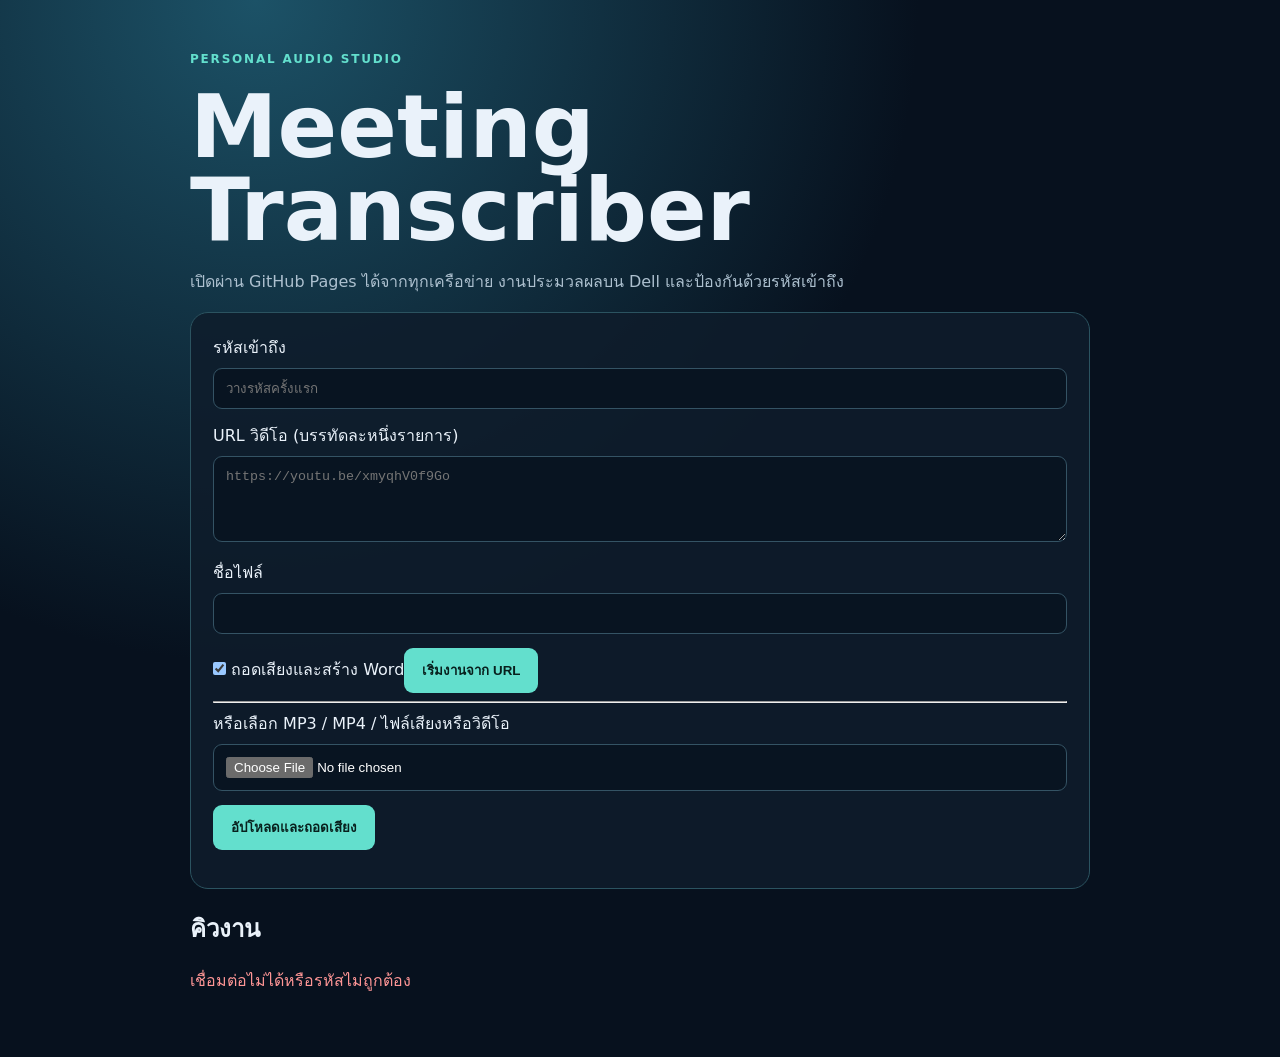
==== docs/index.html @ 73f3cdfd "feat: protect remote access with token" ====
<!doctype html><html lang="th"><head><meta charset="utf-8"><meta name="viewport" content="width=device-width,initial-scale=1"><title>Meeting Transcriber</title>
<style>:root{font-family:system-ui;color:#eaf2fa;background:#07111e;color-scheme:dark}*{box-sizing:border-box}body{margin:0;background:radial-gradient(circle at 20% 0,#1c5267,#07111e 45%);min-height:100vh}main{width:min(900px,90%);margin:auto;padding:48px 0}b{color:#63dfcd;letter-spacing:.15em;font-size:.75rem}h1{font-size:clamp(2.5rem,8vw,5.5rem);line-height:.95;margin:.2em 0}p{color:#adc0cf}.panel,.job{padding:22px;border:1px solid #2b5360;border-radius:18px;background:#0e1c2bdd;margin:18px 0}textarea,input{width:100%;margin:8px 0 14px;padding:12px;background:#081421;border:1px solid #345364;border-radius:9px;color:white}button{padding:12px 18px;border:0;border-radius:9px;background:#63dfcd;color:#08201d;font-weight:800;cursor:pointer}.file{margin:5px;background:#173248;color:#bff6ee}.status{float:right;color:#63dfcd}.error{color:#ff9696}</style></head>
<body><main><b>PERSONAL AUDIO STUDIO</b><h1>Meeting<br>Transcriber</h1><p>เปิดผ่าน GitHub Pages ได้จากทุกเครือข่าย งานประมวลผลบน Dell และป้องกันด้วยรหัสเข้าถึง</p>
<section class="panel"><label>รหัสเข้าถึง</label><input id="token" type="password" placeholder="วางรหัสครั้งแรก"><label>URL วิดีโอ (บรรทัดละหนึ่งรายการ)</label><textarea id="urls" rows="4" placeholder="https://youtu.be/xmyqhV0f9Go"></textarea><label>ชื่อไฟล์</label><input id="title"><label><input id="transcribe" type="checkbox" style="width:auto" checked> ถอดเสียงและสร้าง Word</label><button id="submit">เริ่มงานจาก URL</button><hr><label>หรือเลือก MP3 / MP4 / ไฟล์เสียงหรือวิดีโอ</label><input id="media" type="file" accept="audio/*,video/*,.mkv,.flac,.opus"><button id="upload">อัปโหลดและถอดเสียง</button><p id="msg"></p></section><h2>คิวงาน</h2><div id="jobs"></div></main>
<script>
const api='https://dell-pc.tail187694.ts.net/meeting-transcriber',jobs=document.querySelector('#jobs'),msg=document.querySelector('#msg'),token=document.querySelector('#token');token.value=localStorage.getItem('meeting-token')||'';
const esc=s=>String(s??'').replace(/[&<>"']/g,c=>({'&':'&amp;','<':'&lt;','>':'&gt;','"':'&quot;',"'":'&#39;'}[c]));
function headers(extra={}){const t=token.value.trim();if(t)localStorage.setItem('meeting-token',t);return {...extra,Authorization:'Bearer '+t}}
async function load(){try{const r=await fetch(api+'/api/jobs',{headers:headers()});if(!r.ok)throw Error(r.status);const a=await r.json();jobs.innerHTML=a.map(j=>`<article class="job"><span class="status">${esc(j.status)}</span><strong>${esc(j.title||'ชื่ออัตโนมัติ')}</strong><p>${esc(j.progress)}</p>${j.error?`<p class="error">${esc(j.error)}</p>`:''}<div>${j.files.map(f=>`<button class="file" data-job="${esc(j.id)}" data-file="${esc(f)}">${esc(f)}</button>`).join('')}</div></article>`).join('')||'<p>ยังไม่มีงาน</p>'}catch(e){jobs.innerHTML='<p class="error">เชื่อมต่อไม่ได้หรือรหัสไม่ถูกต้อง</p>'}}
document.querySelector('#submit').onclick=async()=>{const urls=document.querySelector('#urls').value.split(/\r?\n/).map(x=>x.trim()).filter(Boolean);if(!urls.length)return msg.textContent='กรุณาใส่ URL';msg.textContent='กำลังส่งงาน…';const r=await fetch(api+'/api/jobs',{method:'POST',headers:headers({'content-type':'application/json'}),body:JSON.stringify({urls,title:document.querySelector('#title').value||null,transcribe:document.querySelector('#transcribe').checked,language:'th'})});msg.textContent=r.ok?'เพิ่มงานแล้ว':'ส่งงานไม่สำเร็จ';load()};
document.querySelector('#upload').onclick=async()=>{const f=document.querySelector('#media').files[0];if(!f)return msg.textContent='กรุณาเลือกไฟล์';const d=new FormData();d.append('file',f);d.append('title',document.querySelector('#title').value||'');d.append('language','th');msg.textContent='กำลังอัปโหลด…';const r=await fetch(api+'/api/uploads',{method:'POST',headers:headers(),body:d});msg.textContent=r.ok?'อัปโหลดแล้ว':'อัปโหลดไม่สำเร็จ';load()};
jobs.onclick=async e=>{const b=e.target.closest('.file');if(!b)return;const r=await fetch(`${api}/api/jobs/${encodeURIComponent(b.dataset.job)}/files/${encodeURIComponent(b.dataset.file)}`,{headers:headers()});if(!r.ok)return alert('ดาวน์โหลดไม่สำเร็จ');const a=document.createElement('a');a.href=URL.createObjectURL(await r.blob());a.download=b.dataset.file;a.click();URL.revokeObjectURL(a.href)};token.onchange=load;load();setInterval(load,5000);
</script></body></html>
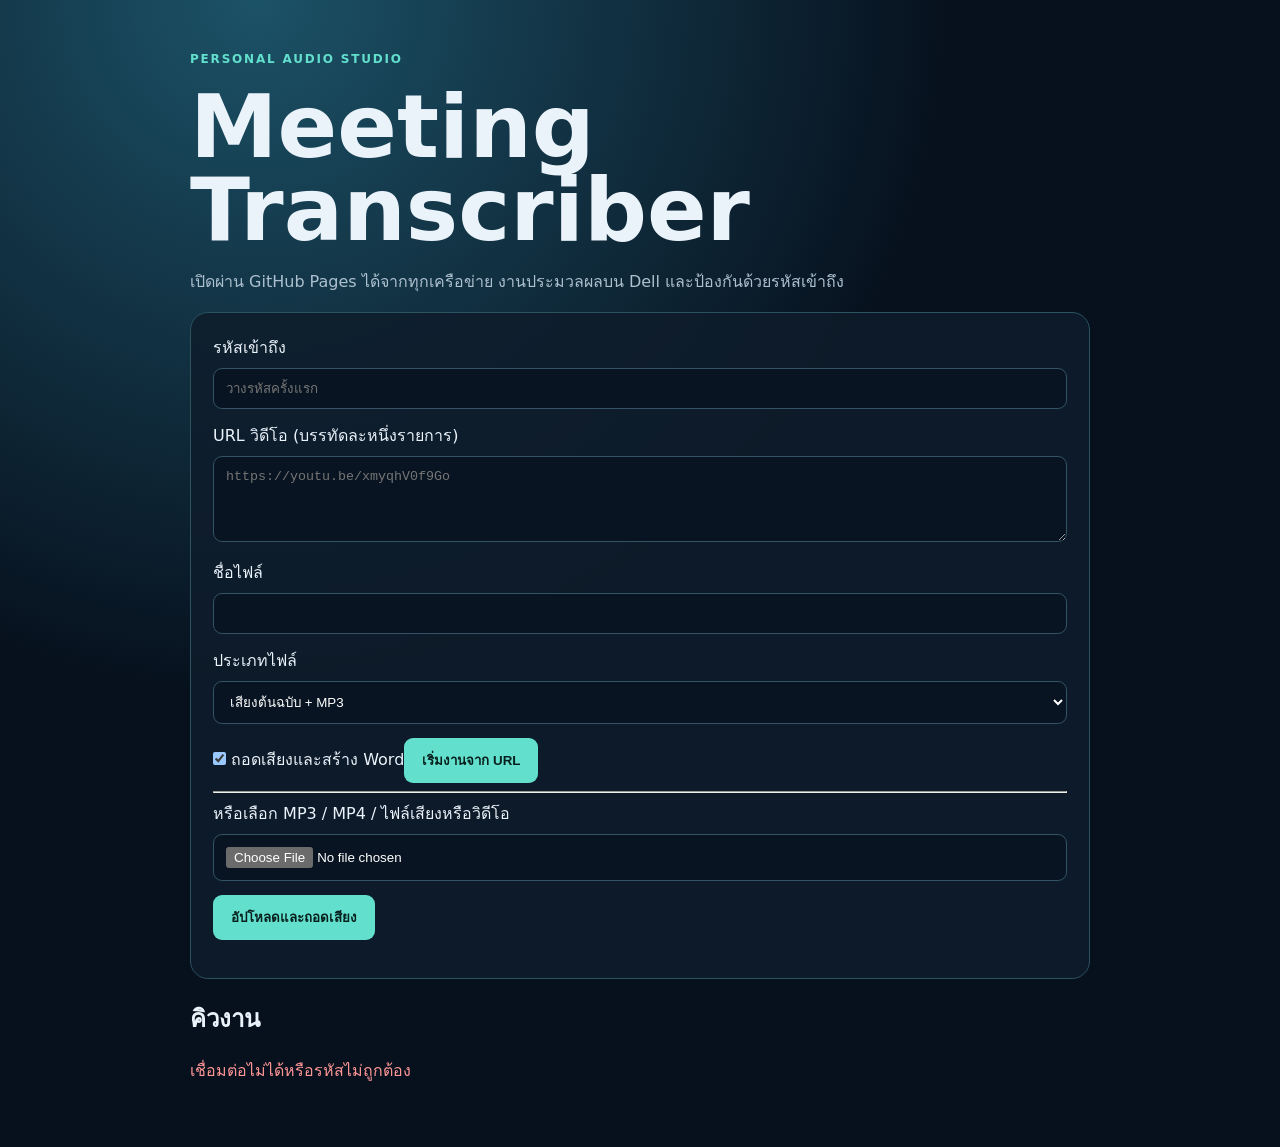
==== commit 8a51ff7e: "feat: download full video from URLs" ====
--- a/docs/index.html
+++ b/docs/index.html
@@ -1,13 +1,13 @@
 <!doctype html><html lang="th"><head><meta charset="utf-8"><meta name="viewport" content="width=device-width,initial-scale=1"><title>Meeting Transcriber</title>
-<style>:root{font-family:system-ui;color:#eaf2fa;background:#07111e;color-scheme:dark}*{box-sizing:border-box}body{margin:0;background:radial-gradient(circle at 20% 0,#1c5267,#07111e 45%);min-height:100vh}main{width:min(900px,90%);margin:auto;padding:48px 0}b{color:#63dfcd;letter-spacing:.15em;font-size:.75rem}h1{font-size:clamp(2.5rem,8vw,5.5rem);line-height:.95;margin:.2em 0}p{color:#adc0cf}.panel,.job{padding:22px;border:1px solid #2b5360;border-radius:18px;background:#0e1c2bdd;margin:18px 0}textarea,input{width:100%;margin:8px 0 14px;padding:12px;background:#081421;border:1px solid #345364;border-radius:9px;color:white}button{padding:12px 18px;border:0;border-radius:9px;background:#63dfcd;color:#08201d;font-weight:800;cursor:pointer}.file{margin:5px;background:#173248;color:#bff6ee}.status{float:right;color:#63dfcd}.error{color:#ff9696}</style></head>
+<style>:root{font-family:system-ui;color:#eaf2fa;background:#07111e;color-scheme:dark}*{box-sizing:border-box}body{margin:0;background:radial-gradient(circle at 20% 0,#1c5267,#07111e 45%);min-height:100vh}main{width:min(900px,90%);margin:auto;padding:48px 0}b{color:#63dfcd;letter-spacing:.15em;font-size:.75rem}h1{font-size:clamp(2.5rem,8vw,5.5rem);line-height:.95;margin:.2em 0}p{color:#adc0cf}.panel,.job{padding:22px;border:1px solid #2b5360;border-radius:18px;background:#0e1c2bdd;margin:18px 0}textarea,input,select{width:100%;margin:8px 0 14px;padding:12px;background:#081421;border:1px solid #345364;border-radius:9px;color:white}button{padding:12px 18px;border:0;border-radius:9px;background:#63dfcd;color:#08201d;font-weight:800;cursor:pointer}.file{margin:5px;background:#173248;color:#bff6ee}.status{float:right;color:#63dfcd}.error{color:#ff9696}</style></head>
 <body><main><b>PERSONAL AUDIO STUDIO</b><h1>Meeting<br>Transcriber</h1><p>เปิดผ่าน GitHub Pages ได้จากทุกเครือข่าย งานประมวลผลบน Dell และป้องกันด้วยรหัสเข้าถึง</p>
-<section class="panel"><label>รหัสเข้าถึง</label><input id="token" type="password" placeholder="วางรหัสครั้งแรก"><label>URL วิดีโอ (บรรทัดละหนึ่งรายการ)</label><textarea id="urls" rows="4" placeholder="https://youtu.be/xmyqhV0f9Go"></textarea><label>ชื่อไฟล์</label><input id="title"><label><input id="transcribe" type="checkbox" style="width:auto" checked> ถอดเสียงและสร้าง Word</label><button id="submit">เริ่มงานจาก URL</button><hr><label>หรือเลือก MP3 / MP4 / ไฟล์เสียงหรือวิดีโอ</label><input id="media" type="file" accept="audio/*,video/*,.mkv,.flac,.opus"><button id="upload">อัปโหลดและถอดเสียง</button><p id="msg"></p></section><h2>คิวงาน</h2><div id="jobs"></div></main>
+<section class="panel"><label>รหัสเข้าถึง</label><input id="token" type="password" placeholder="วางรหัสครั้งแรก"><label>URL วิดีโอ (บรรทัดละหนึ่งรายการ)</label><textarea id="urls" rows="4" placeholder="https://youtu.be/xmyqhV0f9Go"></textarea><label>ชื่อไฟล์</label><input id="title"><label>ประเภทไฟล์</label><select id="media-mode"><option value="audio">เสียงต้นฉบับ + MP3</option><option value="video">วิดีโอ + เสียงคุณภาพสูงสุด</option></select><label><input id="transcribe" type="checkbox" style="width:auto" checked> ถอดเสียงและสร้าง Word</label><button id="submit">เริ่มงานจาก URL</button><hr><label>หรือเลือก MP3 / MP4 / ไฟล์เสียงหรือวิดีโอ</label><input id="media" type="file" accept="audio/*,video/*,.mkv,.flac,.opus"><button id="upload">อัปโหลดและถอดเสียง</button><p id="msg"></p></section><h2>คิวงาน</h2><div id="jobs"></div></main>
 <script>
-const api='https://dell-pc.tail187694.ts.net/meeting-transcriber',jobs=document.querySelector('#jobs'),msg=document.querySelector('#msg'),token=document.querySelector('#token');token.value=localStorage.getItem('meeting-token')||'';
+const api='https://dell-pc.tail187694.ts.net:10000',jobs=document.querySelector('#jobs'),msg=document.querySelector('#msg'),token=document.querySelector('#token');token.value=localStorage.getItem('meeting-token')||'';
 const esc=s=>String(s??'').replace(/[&<>"']/g,c=>({'&':'&amp;','<':'&lt;','>':'&gt;','"':'&quot;',"'":'&#39;'}[c]));
 function headers(extra={}){const t=token.value.trim();if(t)localStorage.setItem('meeting-token',t);return {...extra,Authorization:'Bearer '+t}}
 async function load(){try{const r=await fetch(api+'/api/jobs',{headers:headers()});if(!r.ok)throw Error(r.status);const a=await r.json();jobs.innerHTML=a.map(j=>`<article class="job"><span class="status">${esc(j.status)}</span><strong>${esc(j.title||'ชื่ออัตโนมัติ')}</strong><p>${esc(j.progress)}</p>${j.error?`<p class="error">${esc(j.error)}</p>`:''}<div>${j.files.map(f=>`<button class="file" data-job="${esc(j.id)}" data-file="${esc(f)}">${esc(f)}</button>`).join('')}</div></article>`).join('')||'<p>ยังไม่มีงาน</p>'}catch(e){jobs.innerHTML='<p class="error">เชื่อมต่อไม่ได้หรือรหัสไม่ถูกต้อง</p>'}}
-document.querySelector('#submit').onclick=async()=>{const urls=document.querySelector('#urls').value.split(/\r?\n/).map(x=>x.trim()).filter(Boolean);if(!urls.length)return msg.textContent='กรุณาใส่ URL';msg.textContent='กำลังส่งงาน…';const r=await fetch(api+'/api/jobs',{method:'POST',headers:headers({'content-type':'application/json'}),body:JSON.stringify({urls,title:document.querySelector('#title').value||null,transcribe:document.querySelector('#transcribe').checked,language:'th'})});msg.textContent=r.ok?'เพิ่มงานแล้ว':'ส่งงานไม่สำเร็จ';load()};
+document.querySelector('#submit').onclick=async()=>{const urls=document.querySelector('#urls').value.split(/\r?\n/).map(x=>x.trim()).filter(Boolean);if(!urls.length)return msg.textContent='กรุณาใส่ URL';msg.textContent='กำลังส่งงาน…';const r=await fetch(api+'/api/jobs',{method:'POST',headers:headers({'content-type':'application/json'}),body:JSON.stringify({urls,title:document.querySelector('#title').value||null,transcribe:document.querySelector('#transcribe').checked,language:'th',media_mode:document.querySelector('#media-mode').value})});msg.textContent=r.ok?'เพิ่มงานแล้ว':'ส่งงานไม่สำเร็จ';load()};
 document.querySelector('#upload').onclick=async()=>{const f=document.querySelector('#media').files[0];if(!f)return msg.textContent='กรุณาเลือกไฟล์';const d=new FormData();d.append('file',f);d.append('title',document.querySelector('#title').value||'');d.append('language','th');msg.textContent='กำลังอัปโหลด…';const r=await fetch(api+'/api/uploads',{method:'POST',headers:headers(),body:d});msg.textContent=r.ok?'อัปโหลดแล้ว':'อัปโหลดไม่สำเร็จ';load()};
 jobs.onclick=async e=>{const b=e.target.closest('.file');if(!b)return;const r=await fetch(`${api}/api/jobs/${encodeURIComponent(b.dataset.job)}/files/${encodeURIComponent(b.dataset.file)}`,{headers:headers()});if(!r.ok)return alert('ดาวน์โหลดไม่สำเร็จ');const a=document.createElement('a');a.href=URL.createObjectURL(await r.blob());a.download=b.dataset.file;a.click();URL.revokeObjectURL(a.href)};token.onchange=load;load();setInterval(load,5000);
 </script></body></html>
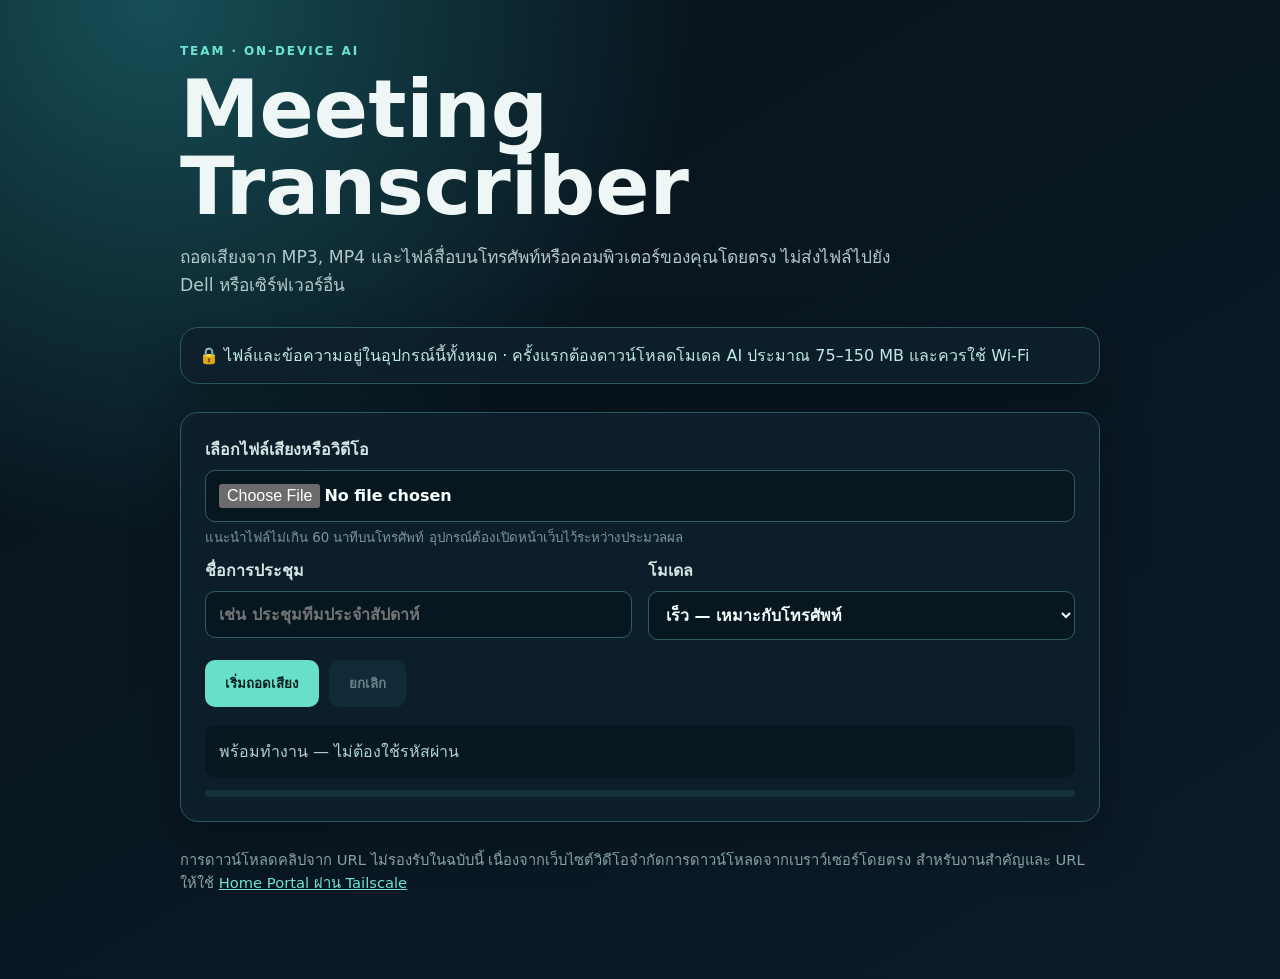
==== commit d2b587d1: "feat: split local browser and Home Portal modes" ====
--- a/docs/index.html
+++ b/docs/index.html
@@ -1,13 +1,6 @@
-<!doctype html><html lang="th"><head><meta charset="utf-8"><meta name="viewport" content="width=device-width,initial-scale=1"><title>Meeting Transcriber</title>
-<style>:root{font-family:system-ui;color:#eaf2fa;background:#07111e;color-scheme:dark}*{box-sizing:border-box}body{margin:0;background:radial-gradient(circle at 20% 0,#1c5267,#07111e 45%);min-height:100vh}main{width:min(900px,90%);margin:auto;padding:48px 0}b{color:#63dfcd;letter-spacing:.15em;font-size:.75rem}h1{font-size:clamp(2.5rem,8vw,5.5rem);line-height:.95;margin:.2em 0}p{color:#adc0cf}.panel,.job{padding:22px;border:1px solid #2b5360;border-radius:18px;background:#0e1c2bdd;margin:18px 0}textarea,input,select{width:100%;margin:8px 0 14px;padding:12px;background:#081421;border:1px solid #345364;border-radius:9px;color:white}button{padding:12px 18px;border:0;border-radius:9px;background:#63dfcd;color:#08201d;font-weight:800;cursor:pointer}.file{margin:5px;background:#173248;color:#bff6ee}.status{float:right;color:#63dfcd}.error{color:#ff9696}</style></head>
-<body><main><b>PERSONAL AUDIO STUDIO</b><h1>Meeting<br>Transcriber</h1><p>เปิดผ่าน GitHub Pages ได้จากทุกเครือข่าย งานประมวลผลบน Dell และป้องกันด้วยรหัสเข้าถึง</p>
-<section class="panel"><label>รหัสเข้าถึง</label><input id="token" type="password" placeholder="วางรหัสครั้งแรก"><label>URL วิดีโอ (บรรทัดละหนึ่งรายการ)</label><textarea id="urls" rows="4" placeholder="https://youtu.be/xmyqhV0f9Go"></textarea><label>ชื่อไฟล์</label><input id="title"><label>ประเภทไฟล์</label><select id="media-mode"><option value="audio">เสียงต้นฉบับ + MP3</option><option value="video">วิดีโอ + เสียงคุณภาพสูงสุด</option></select><label><input id="transcribe" type="checkbox" style="width:auto" checked> ถอดเสียงและสร้าง Word</label><button id="submit">เริ่มงานจาก URL</button><hr><label>หรือเลือก MP3 / MP4 / ไฟล์เสียงหรือวิดีโอ</label><input id="media" type="file" accept="audio/*,video/*,.mkv,.flac,.opus"><button id="upload">อัปโหลดและถอดเสียง</button><p id="msg"></p></section><h2>คิวงาน</h2><div id="jobs"></div></main>
-<script>
-const api='https://dell-pc.tail187694.ts.net:10000',jobs=document.querySelector('#jobs'),msg=document.querySelector('#msg'),token=document.querySelector('#token');token.value=localStorage.getItem('meeting-token')||'';
-const esc=s=>String(s??'').replace(/[&<>"']/g,c=>({'&':'&amp;','<':'&lt;','>':'&gt;','"':'&quot;',"'":'&#39;'}[c]));
-function headers(extra={}){const t=token.value.trim();if(t)localStorage.setItem('meeting-token',t);return {...extra,Authorization:'Bearer '+t}}
-async function load(){try{const r=await fetch(api+'/api/jobs',{headers:headers()});if(!r.ok)throw Error(r.status);const a=await r.json();jobs.innerHTML=a.map(j=>`<article class="job"><span class="status">${esc(j.status)}</span><strong>${esc(j.title||'ชื่ออัตโนมัติ')}</strong><p>${esc(j.progress)}</p>${j.error?`<p class="error">${esc(j.error)}</p>`:''}<div>${j.files.map(f=>`<button class="file" data-job="${esc(j.id)}" data-file="${esc(f)}">${esc(f)}</button>`).join('')}</div></article>`).join('')||'<p>ยังไม่มีงาน</p>'}catch(e){jobs.innerHTML='<p class="error">เชื่อมต่อไม่ได้หรือรหัสไม่ถูกต้อง</p>'}}
-document.querySelector('#submit').onclick=async()=>{const urls=document.querySelector('#urls').value.split(/\r?\n/).map(x=>x.trim()).filter(Boolean);if(!urls.length)return msg.textContent='กรุณาใส่ URL';msg.textContent='กำลังส่งงาน…';const r=await fetch(api+'/api/jobs',{method:'POST',headers:headers({'content-type':'application/json'}),body:JSON.stringify({urls,title:document.querySelector('#title').value||null,transcribe:document.querySelector('#transcribe').checked,language:'th',media_mode:document.querySelector('#media-mode').value})});msg.textContent=r.ok?'เพิ่มงานแล้ว':'ส่งงานไม่สำเร็จ';load()};
-document.querySelector('#upload').onclick=async()=>{const f=document.querySelector('#media').files[0];if(!f)return msg.textContent='กรุณาเลือกไฟล์';const d=new FormData();d.append('file',f);d.append('title',document.querySelector('#title').value||'');d.append('language','th');msg.textContent='กำลังอัปโหลด…';const r=await fetch(api+'/api/uploads',{method:'POST',headers:headers(),body:d});msg.textContent=r.ok?'อัปโหลดแล้ว':'อัปโหลดไม่สำเร็จ';load()};
-jobs.onclick=async e=>{const b=e.target.closest('.file');if(!b)return;const r=await fetch(`${api}/api/jobs/${encodeURIComponent(b.dataset.job)}/files/${encodeURIComponent(b.dataset.file)}`,{headers:headers()});if(!r.ok)return alert('ดาวน์โหลดไม่สำเร็จ');const a=document.createElement('a');a.href=URL.createObjectURL(await r.blob());a.download=b.dataset.file;a.click();URL.revokeObjectURL(a.href)};token.onchange=load;load();setInterval(load,5000);
-</script></body></html>
+<!doctype html>
+<html lang="th"><head><meta charset="utf-8"><meta name="viewport" content="width=device-width,initial-scale=1"><meta name="description" content="ถอดเสียงประชุมบนอุปกรณ์ของคุณ ไฟล์ไม่ถูกอัปโหลดไปยังเซิร์ฟเวอร์"><title>Meeting Transcriber — Local Edition</title>
+<style>:root{font-family:Inter,"Noto Sans Thai",system-ui,sans-serif;color:#eef7f5;background:#07131b;color-scheme:dark}*{box-sizing:border-box}body{margin:0;min-height:100vh;background:radial-gradient(circle at 12% 0,#174f57 0,transparent 36%),linear-gradient(150deg,#07131b,#0b1b28)}main{width:min(920px,92%);margin:auto;padding:44px 0 70px}.eyebrow{color:#6ce4cf;font-size:.75rem;font-weight:850;letter-spacing:.16em}h1{font-size:clamp(2.4rem,8vw,5rem);line-height:.96;margin:.18em 0}.lead{color:#b4c8c8;font-size:1.08rem;max-width:720px}.notice,.panel,.result{border:1px solid #2c5960;border-radius:18px;background:#0d202bdd;box-shadow:0 18px 50px #0004}.notice{padding:15px 18px;color:#bfe9e2;margin:28px 0}.panel{padding:24px}.grid{display:grid;grid-template-columns:1fr 1fr;gap:16px}label{display:block;font-weight:750;color:#d5e6e4}small{display:block;color:#789899;margin:5px 0 10px}input,select{width:100%;margin-top:8px;padding:13px;border:1px solid #365d64;border-radius:10px;background:#071720;color:#f8ffff;font:inherit}button{border:0;border-radius:10px;padding:13px 20px;background:#68dfcb;color:#06211d;font-weight:850;cursor:pointer}button:disabled{opacity:.5;cursor:wait}.secondary{background:#173746;color:#c4e8e4}.actions{display:flex;gap:10px;flex-wrap:wrap;margin-top:20px}.status{margin-top:18px;padding:14px;border-radius:10px;background:#071821;color:#afd0cd;white-space:pre-wrap}.bar{height:7px;background:#16313a;border-radius:8px;overflow:hidden;margin-top:12px}.bar span{display:block;height:100%;width:0;background:#68dfcb;transition:width .25s}.result{padding:22px;margin-top:22px}.result pre{white-space:pre-wrap;max-height:330px;overflow:auto;color:#cde0de}.downloads{display:flex;gap:9px;flex-wrap:wrap}.privacy{font-size:.92rem;color:#85a4a4;margin-top:26px}a{color:#72e3d0}@media(max-width:650px){main{padding-top:28px}.grid{grid-template-columns:1fr}.panel{padding:18px}}</style></head>
+<body><main><div class="eyebrow">TEAM · ON-DEVICE AI</div><h1>Meeting<br>Transcriber</h1><p class="lead">ถอดเสียงจาก MP3, MP4 และไฟล์สื่อบนโทรศัพท์หรือคอมพิวเตอร์ของคุณโดยตรง ไม่ส่งไฟล์ไปยัง Dell หรือเซิร์ฟเวอร์อื่น</p><div class="notice">🔒 ไฟล์และข้อความอยู่ในอุปกรณ์นี้ทั้งหมด · ครั้งแรกต้องดาวน์โหลดโมเดล AI ประมาณ 75–150 MB และควรใช้ Wi‑Fi</div>
+<section class="panel"><label>เลือกไฟล์เสียงหรือวิดีโอ<input id="media" type="file" accept="audio/*,video/*,.mkv,.flac,.opus,.m4a,.aac,.ogg,.webm,.mov"></label><small>แนะนำไฟล์ไม่เกิน 60 นาทีบนโทรศัพท์ อุปกรณ์ต้องเปิดหน้าเว็บไว้ระหว่างประมวลผล</small><div class="grid"><label>ชื่อการประชุม<input id="title" placeholder="เช่น ประชุมทีมประจำสัปดาห์"></label><label>โมเดล<select id="model"><option value="Xenova/whisper-tiny">เร็ว — เหมาะกับโทรศัพท์</option><option value="Xenova/whisper-base">แม่นขึ้น — เหมาะกับคอมพิวเตอร์</option></select></label></div><div class="actions"><button id="start">เริ่มถอดเสียง</button><button id="cancel" class="secondary" disabled>ยกเลิก</button></div><div id="status" class="status">พร้อมทำงาน — ไม่ต้องใช้รหัสผ่าน</div><div class="bar"><span id="bar"></span></div></section>
+<section id="result" class="result" hidden><h2>ผลการถอดเสียง</h2><div class="downloads"><button id="txt" class="secondary">ดาวน์โหลด TXT</button><button id="srt" class="secondary">ดาวน์โหลด SRT</button><button id="word">ดาวน์โหลด Word</button></div><pre id="transcript"></pre></section><p class="privacy">การดาวน์โหลดคลิปจาก URL ไม่รองรับในฉบับนี้ เนื่องจากเว็บไซต์วิดีโอจำกัดการดาวน์โหลดจากเบราว์เซอร์โดยตรง สำหรับงานสำคัญและ URL ให้ใช้ <a href="https://dell-pc.tail187694.ts.net/meeting-transcriber/">Home Portal ผ่าน Tailscale</a></p></main><script type="module" src="app.js"></script></body></html>
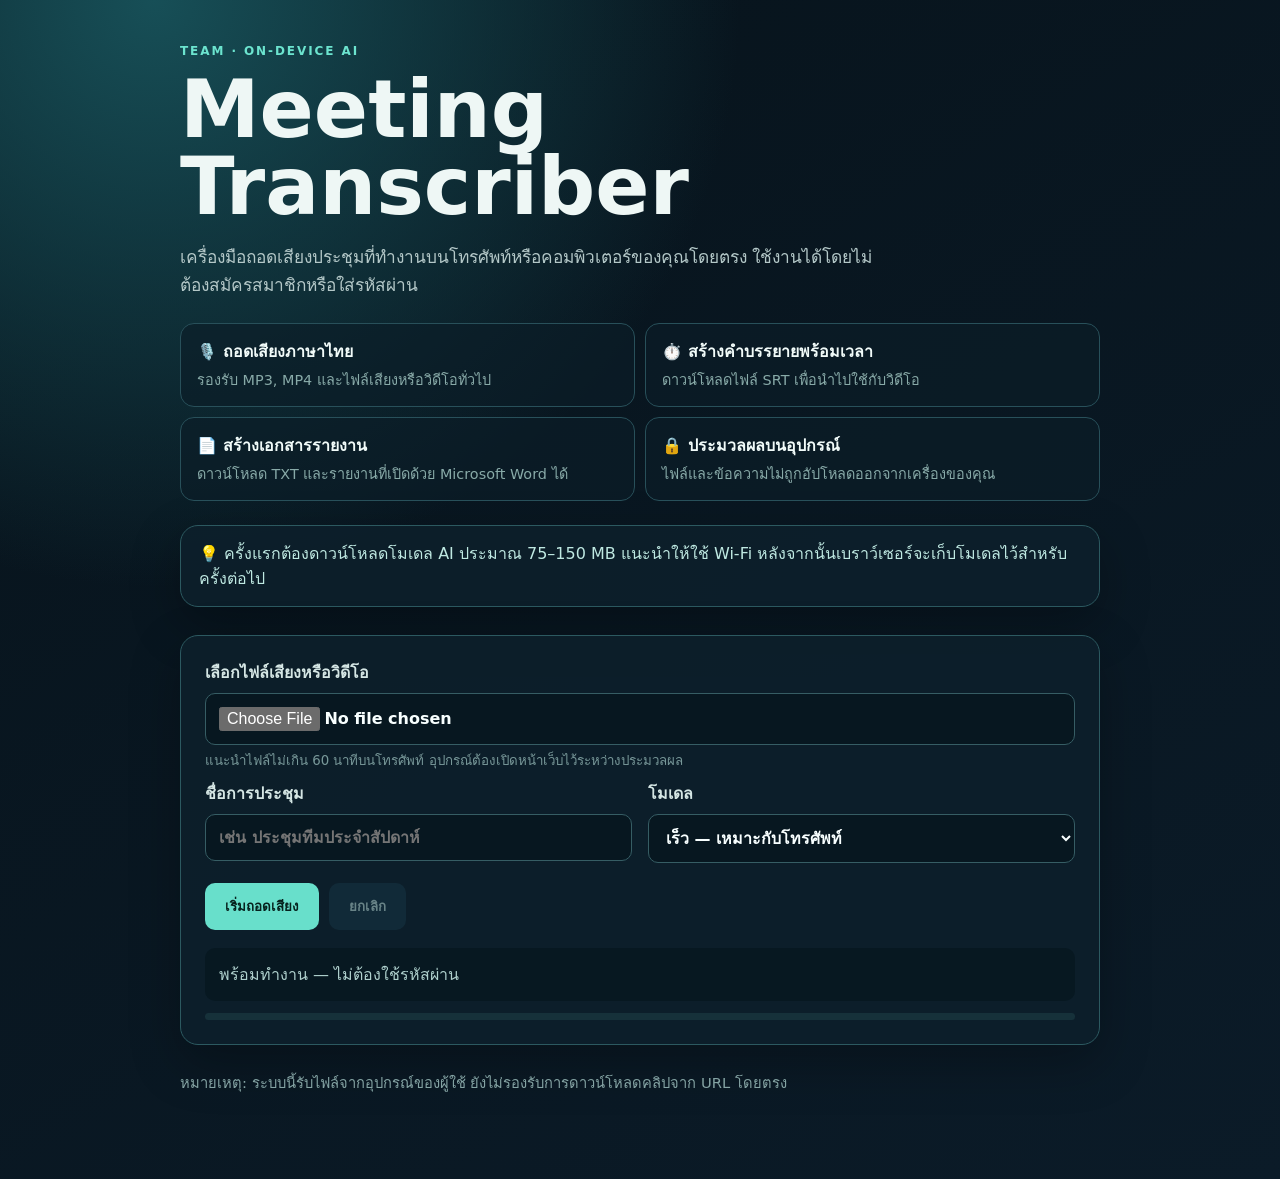
==== commit 3fb8d2fa: "docs: explain GitHub Pages capabilities" ====
--- a/docs/index.html
+++ b/docs/index.html
@@ -1,6 +1,8 @@
 <!doctype html>
 <html lang="th"><head><meta charset="utf-8"><meta name="viewport" content="width=device-width,initial-scale=1"><meta name="description" content="ถอดเสียงประชุมบนอุปกรณ์ของคุณ ไฟล์ไม่ถูกอัปโหลดไปยังเซิร์ฟเวอร์"><title>Meeting Transcriber — Local Edition</title>
-<style>:root{font-family:Inter,"Noto Sans Thai",system-ui,sans-serif;color:#eef7f5;background:#07131b;color-scheme:dark}*{box-sizing:border-box}body{margin:0;min-height:100vh;background:radial-gradient(circle at 12% 0,#174f57 0,transparent 36%),linear-gradient(150deg,#07131b,#0b1b28)}main{width:min(920px,92%);margin:auto;padding:44px 0 70px}.eyebrow{color:#6ce4cf;font-size:.75rem;font-weight:850;letter-spacing:.16em}h1{font-size:clamp(2.4rem,8vw,5rem);line-height:.96;margin:.18em 0}.lead{color:#b4c8c8;font-size:1.08rem;max-width:720px}.notice,.panel,.result{border:1px solid #2c5960;border-radius:18px;background:#0d202bdd;box-shadow:0 18px 50px #0004}.notice{padding:15px 18px;color:#bfe9e2;margin:28px 0}.panel{padding:24px}.grid{display:grid;grid-template-columns:1fr 1fr;gap:16px}label{display:block;font-weight:750;color:#d5e6e4}small{display:block;color:#789899;margin:5px 0 10px}input,select{width:100%;margin-top:8px;padding:13px;border:1px solid #365d64;border-radius:10px;background:#071720;color:#f8ffff;font:inherit}button{border:0;border-radius:10px;padding:13px 20px;background:#68dfcb;color:#06211d;font-weight:850;cursor:pointer}button:disabled{opacity:.5;cursor:wait}.secondary{background:#173746;color:#c4e8e4}.actions{display:flex;gap:10px;flex-wrap:wrap;margin-top:20px}.status{margin-top:18px;padding:14px;border-radius:10px;background:#071821;color:#afd0cd;white-space:pre-wrap}.bar{height:7px;background:#16313a;border-radius:8px;overflow:hidden;margin-top:12px}.bar span{display:block;height:100%;width:0;background:#68dfcb;transition:width .25s}.result{padding:22px;margin-top:22px}.result pre{white-space:pre-wrap;max-height:330px;overflow:auto;color:#cde0de}.downloads{display:flex;gap:9px;flex-wrap:wrap}.privacy{font-size:.92rem;color:#85a4a4;margin-top:26px}a{color:#72e3d0}@media(max-width:650px){main{padding-top:28px}.grid{grid-template-columns:1fr}.panel{padding:18px}}</style></head>
-<body><main><div class="eyebrow">TEAM · ON-DEVICE AI</div><h1>Meeting<br>Transcriber</h1><p class="lead">ถอดเสียงจาก MP3, MP4 และไฟล์สื่อบนโทรศัพท์หรือคอมพิวเตอร์ของคุณโดยตรง ไม่ส่งไฟล์ไปยัง Dell หรือเซิร์ฟเวอร์อื่น</p><div class="notice">🔒 ไฟล์และข้อความอยู่ในอุปกรณ์นี้ทั้งหมด · ครั้งแรกต้องดาวน์โหลดโมเดล AI ประมาณ 75–150 MB และควรใช้ Wi‑Fi</div>
+<style>:root{font-family:Inter,"Noto Sans Thai",system-ui,sans-serif;color:#eef7f5;background:#07131b;color-scheme:dark}*{box-sizing:border-box}body{margin:0;min-height:100vh;background:radial-gradient(circle at 12% 0,#174f57 0,transparent 36%),linear-gradient(150deg,#07131b,#0b1b28)}main{width:min(920px,92%);margin:auto;padding:44px 0 70px}.eyebrow{color:#6ce4cf;font-size:.75rem;font-weight:850;letter-spacing:.16em}h1{font-size:clamp(2.4rem,8vw,5rem);line-height:.96;margin:.18em 0}.lead{color:#b4c8c8;font-size:1.08rem;max-width:720px}.features{display:grid;grid-template-columns:repeat(2,1fr);gap:10px;margin:24px 0}.feature{padding:15px 16px;border:1px solid #28505a;border-radius:14px;background:#0b1d27aa;color:#cde4e1}.feature strong{display:block;color:#f1fbf9;margin-bottom:4px}.feature span{color:#88aaa8;font-size:.9rem}.notice,.panel,.result{border:1px solid #2c5960;border-radius:18px;background:#0d202bdd;box-shadow:0 18px 50px #0004}.notice{padding:15px 18px;color:#bfe9e2;margin:24px 0 28px}.panel{padding:24px}.grid{display:grid;grid-template-columns:1fr 1fr;gap:16px}label{display:block;font-weight:750;color:#d5e6e4}small{display:block;color:#789899;margin:5px 0 10px}input,select{width:100%;margin-top:8px;padding:13px;border:1px solid #365d64;border-radius:10px;background:#071720;color:#f8ffff;font:inherit}button{border:0;border-radius:10px;padding:13px 20px;background:#68dfcb;color:#06211d;font-weight:850;cursor:pointer}button:disabled{opacity:.5;cursor:wait}.secondary{background:#173746;color:#c4e8e4}.actions{display:flex;gap:10px;flex-wrap:wrap;margin-top:20px}.status{margin-top:18px;padding:14px;border-radius:10px;background:#071821;color:#afd0cd;white-space:pre-wrap}.bar{height:7px;background:#16313a;border-radius:8px;overflow:hidden;margin-top:12px}.bar span{display:block;height:100%;width:0;background:#68dfcb;transition:width .25s}.result{padding:22px;margin-top:22px}.result pre{white-space:pre-wrap;max-height:330px;overflow:auto;color:#cde0de}.downloads{display:flex;gap:9px;flex-wrap:wrap}.privacy{font-size:.92rem;color:#85a4a4;margin-top:26px}@media(max-width:650px){main{padding-top:28px}.features,.grid{grid-template-columns:1fr}.panel{padding:18px}}</style></head>
+<body><main><div class="eyebrow">TEAM · ON-DEVICE AI</div><h1>Meeting<br>Transcriber</h1><p class="lead">เครื่องมือถอดเสียงประชุมที่ทำงานบนโทรศัพท์หรือคอมพิวเตอร์ของคุณโดยตรง ใช้งานได้โดยไม่ต้องสมัครสมาชิกหรือใส่รหัสผ่าน</p>
+<section class="features" aria-label="ความสามารถของระบบ"><div class="feature"><strong>🎙️ ถอดเสียงภาษาไทย</strong><span>รองรับ MP3, MP4 และไฟล์เสียงหรือวิดีโอทั่วไป</span></div><div class="feature"><strong>⏱️ สร้างคำบรรยายพร้อมเวลา</strong><span>ดาวน์โหลดไฟล์ SRT เพื่อนำไปใช้กับวิดีโอ</span></div><div class="feature"><strong>📄 สร้างเอกสารรายงาน</strong><span>ดาวน์โหลด TXT และรายงานที่เปิดด้วย Microsoft Word ได้</span></div><div class="feature"><strong>🔒 ประมวลผลบนอุปกรณ์</strong><span>ไฟล์และข้อความไม่ถูกอัปโหลดออกจากเครื่องของคุณ</span></div></section>
+<div class="notice">💡 ครั้งแรกต้องดาวน์โหลดโมเดล AI ประมาณ 75–150 MB แนะนำให้ใช้ Wi‑Fi หลังจากนั้นเบราว์เซอร์จะเก็บโมเดลไว้สำหรับครั้งต่อไป</div>
 <section class="panel"><label>เลือกไฟล์เสียงหรือวิดีโอ<input id="media" type="file" accept="audio/*,video/*,.mkv,.flac,.opus,.m4a,.aac,.ogg,.webm,.mov"></label><small>แนะนำไฟล์ไม่เกิน 60 นาทีบนโทรศัพท์ อุปกรณ์ต้องเปิดหน้าเว็บไว้ระหว่างประมวลผล</small><div class="grid"><label>ชื่อการประชุม<input id="title" placeholder="เช่น ประชุมทีมประจำสัปดาห์"></label><label>โมเดล<select id="model"><option value="Xenova/whisper-tiny">เร็ว — เหมาะกับโทรศัพท์</option><option value="Xenova/whisper-base">แม่นขึ้น — เหมาะกับคอมพิวเตอร์</option></select></label></div><div class="actions"><button id="start">เริ่มถอดเสียง</button><button id="cancel" class="secondary" disabled>ยกเลิก</button></div><div id="status" class="status">พร้อมทำงาน — ไม่ต้องใช้รหัสผ่าน</div><div class="bar"><span id="bar"></span></div></section>
-<section id="result" class="result" hidden><h2>ผลการถอดเสียง</h2><div class="downloads"><button id="txt" class="secondary">ดาวน์โหลด TXT</button><button id="srt" class="secondary">ดาวน์โหลด SRT</button><button id="word">ดาวน์โหลด Word</button></div><pre id="transcript"></pre></section><p class="privacy">การดาวน์โหลดคลิปจาก URL ไม่รองรับในฉบับนี้ เนื่องจากเว็บไซต์วิดีโอจำกัดการดาวน์โหลดจากเบราว์เซอร์โดยตรง สำหรับงานสำคัญและ URL ให้ใช้ <a href="https://dell-pc.tail187694.ts.net/meeting-transcriber/">Home Portal ผ่าน Tailscale</a></p></main><script type="module" src="app.js"></script></body></html>
+<section id="result" class="result" hidden><h2>ผลการถอดเสียง</h2><div class="downloads"><button id="txt" class="secondary">ดาวน์โหลด TXT</button><button id="srt" class="secondary">ดาวน์โหลด SRT</button><button id="word">ดาวน์โหลด Word</button></div><pre id="transcript"></pre></section><p class="privacy">หมายเหตุ: ระบบนี้รับไฟล์จากอุปกรณ์ของผู้ใช้ ยังไม่รองรับการดาวน์โหลดคลิปจาก URL โดยตรง</p></main><script type="module" src="app.js"></script></body></html>
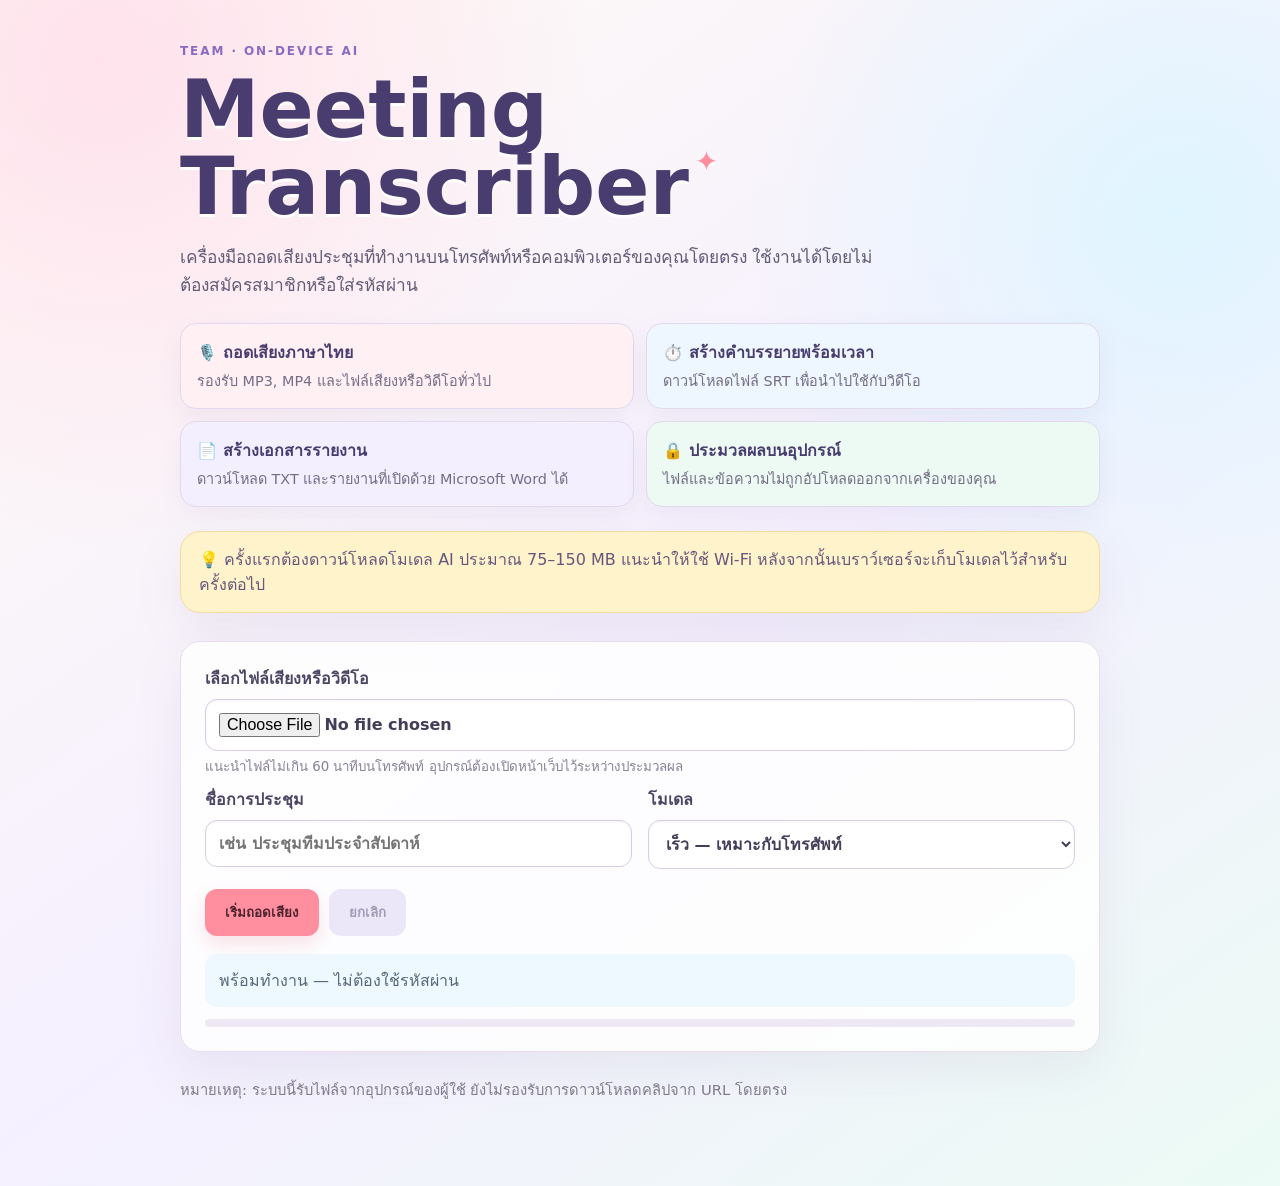
==== commit 4be00a2f: "style: give GitHub Pages a bright pastel theme" ====
--- a/docs/index.html
+++ b/docs/index.html
@@ -1,6 +1,6 @@
 <!doctype html>
 <html lang="th"><head><meta charset="utf-8"><meta name="viewport" content="width=device-width,initial-scale=1"><meta name="description" content="ถอดเสียงประชุมบนอุปกรณ์ของคุณ ไฟล์ไม่ถูกอัปโหลดไปยังเซิร์ฟเวอร์"><title>Meeting Transcriber — Local Edition</title>
-<style>:root{font-family:Inter,"Noto Sans Thai",system-ui,sans-serif;color:#eef7f5;background:#07131b;color-scheme:dark}*{box-sizing:border-box}body{margin:0;min-height:100vh;background:radial-gradient(circle at 12% 0,#174f57 0,transparent 36%),linear-gradient(150deg,#07131b,#0b1b28)}main{width:min(920px,92%);margin:auto;padding:44px 0 70px}.eyebrow{color:#6ce4cf;font-size:.75rem;font-weight:850;letter-spacing:.16em}h1{font-size:clamp(2.4rem,8vw,5rem);line-height:.96;margin:.18em 0}.lead{color:#b4c8c8;font-size:1.08rem;max-width:720px}.features{display:grid;grid-template-columns:repeat(2,1fr);gap:10px;margin:24px 0}.feature{padding:15px 16px;border:1px solid #28505a;border-radius:14px;background:#0b1d27aa;color:#cde4e1}.feature strong{display:block;color:#f1fbf9;margin-bottom:4px}.feature span{color:#88aaa8;font-size:.9rem}.notice,.panel,.result{border:1px solid #2c5960;border-radius:18px;background:#0d202bdd;box-shadow:0 18px 50px #0004}.notice{padding:15px 18px;color:#bfe9e2;margin:24px 0 28px}.panel{padding:24px}.grid{display:grid;grid-template-columns:1fr 1fr;gap:16px}label{display:block;font-weight:750;color:#d5e6e4}small{display:block;color:#789899;margin:5px 0 10px}input,select{width:100%;margin-top:8px;padding:13px;border:1px solid #365d64;border-radius:10px;background:#071720;color:#f8ffff;font:inherit}button{border:0;border-radius:10px;padding:13px 20px;background:#68dfcb;color:#06211d;font-weight:850;cursor:pointer}button:disabled{opacity:.5;cursor:wait}.secondary{background:#173746;color:#c4e8e4}.actions{display:flex;gap:10px;flex-wrap:wrap;margin-top:20px}.status{margin-top:18px;padding:14px;border-radius:10px;background:#071821;color:#afd0cd;white-space:pre-wrap}.bar{height:7px;background:#16313a;border-radius:8px;overflow:hidden;margin-top:12px}.bar span{display:block;height:100%;width:0;background:#68dfcb;transition:width .25s}.result{padding:22px;margin-top:22px}.result pre{white-space:pre-wrap;max-height:330px;overflow:auto;color:#cde0de}.downloads{display:flex;gap:9px;flex-wrap:wrap}.privacy{font-size:.92rem;color:#85a4a4;margin-top:26px}@media(max-width:650px){main{padding-top:28px}.features,.grid{grid-template-columns:1fr}.panel{padding:18px}}</style></head>
+<style>:root{font-family:Inter,"Noto Sans Thai",system-ui,sans-serif;color:#403b57;background:#fff9f5;color-scheme:light}*{box-sizing:border-box}body{margin:0;min-height:100vh;background:radial-gradient(circle at 8% 5%,#ffe2ec 0,transparent 30%),radial-gradient(circle at 92% 18%,#dff5ff 0,transparent 28%),linear-gradient(145deg,#fffaf4,#f5f0ff 55%,#ecfbf5)}main{width:min(920px,92%);margin:auto;padding:44px 0 70px}.eyebrow{color:#8b6bc1;font-size:.75rem;font-weight:850;letter-spacing:.16em}h1{font-size:clamp(2.4rem,8vw,5rem);line-height:.96;margin:.18em 0;color:#493d70;text-shadow:0 3px 0 #fff}h1::after{content:"✦";font-size:.35em;color:#ff8e9e;vertical-align:top;margin-left:.2em}.lead{color:#625c77;font-size:1.08rem;max-width:720px}.features{display:grid;grid-template-columns:repeat(2,1fr);gap:12px;margin:24px 0}.feature{padding:16px;border:1px solid #e2d9ec;border-radius:16px;background:#ffffffcc;color:#554e69;box-shadow:0 8px 24px #72578d12}.feature:nth-child(1){background:#fff0f4}.feature:nth-child(2){background:#eef7ff}.feature:nth-child(3){background:#f3efff}.feature:nth-child(4){background:#ecfaf3}.feature strong{display:block;color:#493d70;margin-bottom:4px}.feature span{color:#746d85;font-size:.9rem}.notice,.panel,.result{border:1px solid #e7ddec;border-radius:20px;background:#ffffffd9;box-shadow:0 18px 50px #705b8a18}.notice{padding:15px 18px;color:#67577c;margin:24px 0 28px;background:#fff3cc;border-color:#f1dda0}.panel{padding:24px}.grid{display:grid;grid-template-columns:1fr 1fr;gap:16px}label{display:block;font-weight:750;color:#4d4564}small{display:block;color:#888197;margin:5px 0 10px}input,select{width:100%;margin-top:8px;padding:13px;border:1px solid #d9cde4;border-radius:12px;background:#fff;color:#443d59;font:inherit;box-shadow:inset 0 1px 2px #5d486510}input:focus,select:focus{outline:3px solid #dbcdf4;border-color:#9c7bd0}button{border:0;border-radius:12px;padding:13px 20px;background:#ff8e9e;color:#4c2430;font-weight:850;cursor:pointer;box-shadow:0 8px 18px #e56d7e30}button:disabled{opacity:.5;cursor:wait}.secondary{background:#dcd1f5;color:#493d70;box-shadow:none}.actions{display:flex;gap:10px;flex-wrap:wrap;margin-top:20px}.status{margin-top:18px;padding:14px;border-radius:12px;background:#eef8ff;color:#56687b;white-space:pre-wrap}.bar{height:8px;background:#eee8f4;border-radius:8px;overflow:hidden;margin-top:12px}.bar span{display:block;height:100%;width:0;background:linear-gradient(90deg,#ff9dab,#9d82d4,#71cfad);transition:width .25s}.result{padding:22px;margin-top:22px}.result pre{white-space:pre-wrap;max-height:330px;overflow:auto;color:#575066}.downloads{display:flex;gap:9px;flex-wrap:wrap}.privacy{font-size:.92rem;color:#81798c;margin-top:26px}@media(max-width:650px){main{padding-top:28px}.features,.grid{grid-template-columns:1fr}.panel{padding:18px}}</style></head>
 <body><main><div class="eyebrow">TEAM · ON-DEVICE AI</div><h1>Meeting<br>Transcriber</h1><p class="lead">เครื่องมือถอดเสียงประชุมที่ทำงานบนโทรศัพท์หรือคอมพิวเตอร์ของคุณโดยตรง ใช้งานได้โดยไม่ต้องสมัครสมาชิกหรือใส่รหัสผ่าน</p>
 <section class="features" aria-label="ความสามารถของระบบ"><div class="feature"><strong>🎙️ ถอดเสียงภาษาไทย</strong><span>รองรับ MP3, MP4 และไฟล์เสียงหรือวิดีโอทั่วไป</span></div><div class="feature"><strong>⏱️ สร้างคำบรรยายพร้อมเวลา</strong><span>ดาวน์โหลดไฟล์ SRT เพื่อนำไปใช้กับวิดีโอ</span></div><div class="feature"><strong>📄 สร้างเอกสารรายงาน</strong><span>ดาวน์โหลด TXT และรายงานที่เปิดด้วย Microsoft Word ได้</span></div><div class="feature"><strong>🔒 ประมวลผลบนอุปกรณ์</strong><span>ไฟล์และข้อความไม่ถูกอัปโหลดออกจากเครื่องของคุณ</span></div></section>
 <div class="notice">💡 ครั้งแรกต้องดาวน์โหลดโมเดล AI ประมาณ 75–150 MB แนะนำให้ใช้ Wi‑Fi หลังจากนั้นเบราว์เซอร์จะเก็บโมเดลไว้สำหรับครั้งต่อไป</div>
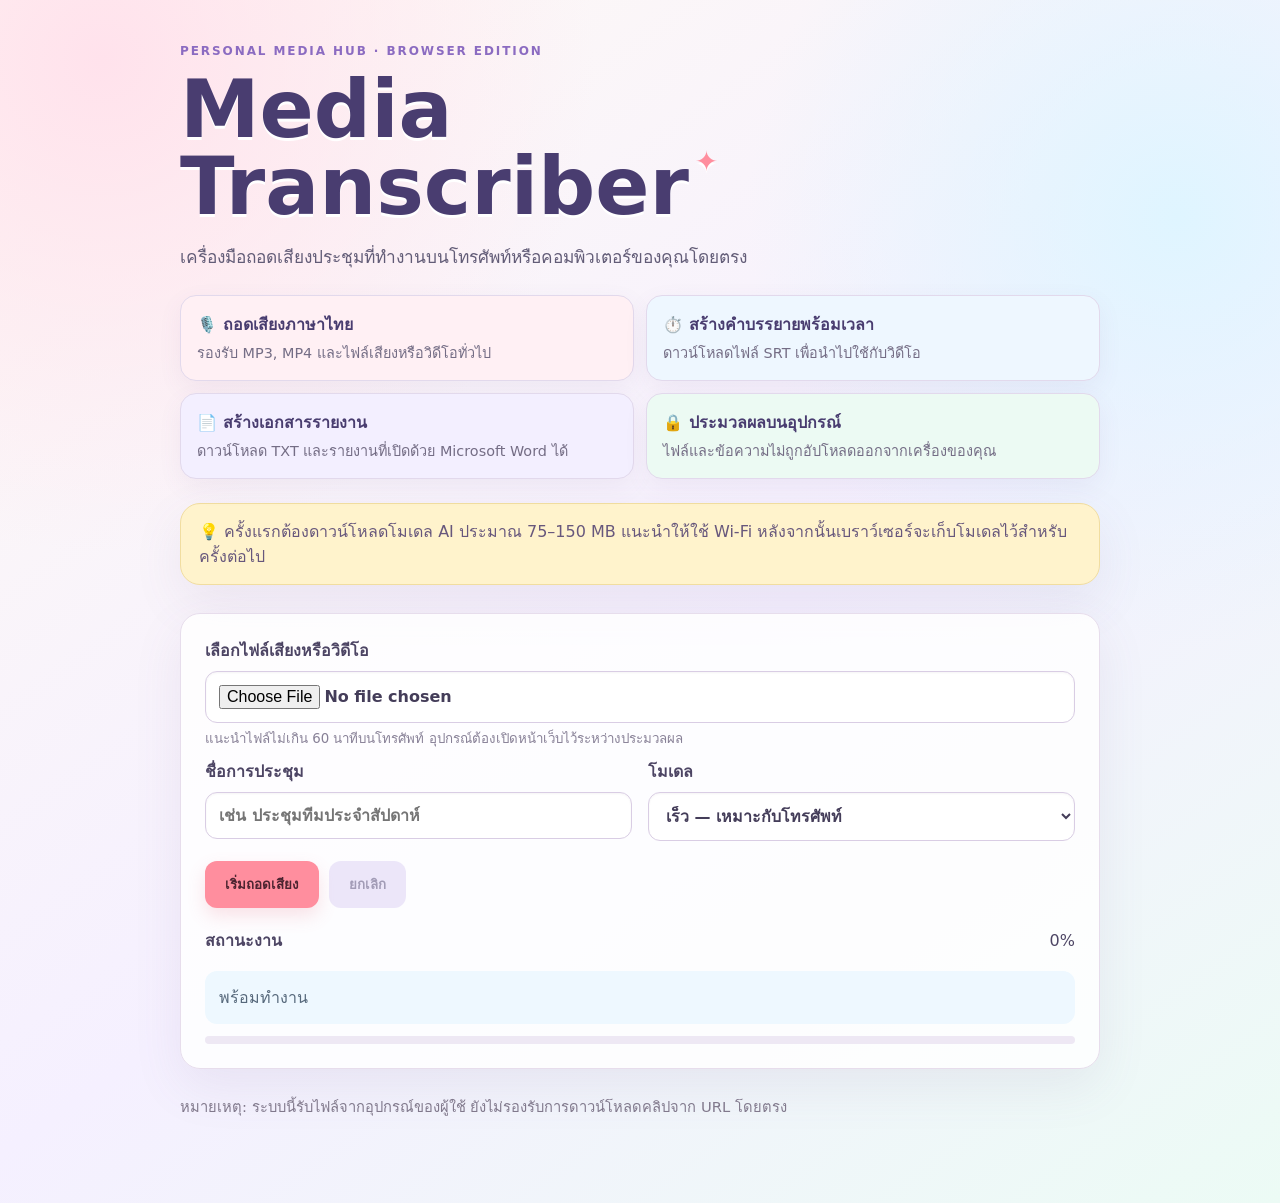
==== commit a262dd02: "feat: add progress and save-location controls" ====
--- a/docs/index.html
+++ b/docs/index.html
@@ -1,8 +1,8 @@
 <!doctype html>
-<html lang="th"><head><meta charset="utf-8"><meta name="viewport" content="width=device-width,initial-scale=1"><meta name="description" content="ถอดเสียงประชุมบนอุปกรณ์ของคุณ ไฟล์ไม่ถูกอัปโหลดไปยังเซิร์ฟเวอร์"><title>Meeting Transcriber — Local Edition</title>
+<html lang="th"><head><meta charset="utf-8"><meta name="viewport" content="width=device-width,initial-scale=1"><meta name="description" content="ถอดเสียงประชุมบนอุปกรณ์ของคุณ ไฟล์ไม่ถูกอัปโหลดไปยังเซิร์ฟเวอร์"><title>Personal Media Hub — Browser Edition</title>
 <style>:root{font-family:Inter,"Noto Sans Thai",system-ui,sans-serif;color:#403b57;background:#fff9f5;color-scheme:light}*{box-sizing:border-box}body{margin:0;min-height:100vh;background:radial-gradient(circle at 8% 5%,#ffe2ec 0,transparent 30%),radial-gradient(circle at 92% 18%,#dff5ff 0,transparent 28%),linear-gradient(145deg,#fffaf4,#f5f0ff 55%,#ecfbf5)}main{width:min(920px,92%);margin:auto;padding:44px 0 70px}.eyebrow{color:#8b6bc1;font-size:.75rem;font-weight:850;letter-spacing:.16em}h1{font-size:clamp(2.4rem,8vw,5rem);line-height:.96;margin:.18em 0;color:#493d70;text-shadow:0 3px 0 #fff}h1::after{content:"✦";font-size:.35em;color:#ff8e9e;vertical-align:top;margin-left:.2em}.lead{color:#625c77;font-size:1.08rem;max-width:720px}.features{display:grid;grid-template-columns:repeat(2,1fr);gap:12px;margin:24px 0}.feature{padding:16px;border:1px solid #e2d9ec;border-radius:16px;background:#ffffffcc;color:#554e69;box-shadow:0 8px 24px #72578d12}.feature:nth-child(1){background:#fff0f4}.feature:nth-child(2){background:#eef7ff}.feature:nth-child(3){background:#f3efff}.feature:nth-child(4){background:#ecfaf3}.feature strong{display:block;color:#493d70;margin-bottom:4px}.feature span{color:#746d85;font-size:.9rem}.notice,.panel,.result{border:1px solid #e7ddec;border-radius:20px;background:#ffffffd9;box-shadow:0 18px 50px #705b8a18}.notice{padding:15px 18px;color:#67577c;margin:24px 0 28px;background:#fff3cc;border-color:#f1dda0}.panel{padding:24px}.grid{display:grid;grid-template-columns:1fr 1fr;gap:16px}label{display:block;font-weight:750;color:#4d4564}small{display:block;color:#888197;margin:5px 0 10px}input,select{width:100%;margin-top:8px;padding:13px;border:1px solid #d9cde4;border-radius:12px;background:#fff;color:#443d59;font:inherit;box-shadow:inset 0 1px 2px #5d486510}input:focus,select:focus{outline:3px solid #dbcdf4;border-color:#9c7bd0}button{border:0;border-radius:12px;padding:13px 20px;background:#ff8e9e;color:#4c2430;font-weight:850;cursor:pointer;box-shadow:0 8px 18px #e56d7e30}button:disabled{opacity:.5;cursor:wait}.secondary{background:#dcd1f5;color:#493d70;box-shadow:none}.actions{display:flex;gap:10px;flex-wrap:wrap;margin-top:20px}.status{margin-top:18px;padding:14px;border-radius:12px;background:#eef8ff;color:#56687b;white-space:pre-wrap}.bar{height:8px;background:#eee8f4;border-radius:8px;overflow:hidden;margin-top:12px}.bar span{display:block;height:100%;width:0;background:linear-gradient(90deg,#ff9dab,#9d82d4,#71cfad);transition:width .25s}.result{padding:22px;margin-top:22px}.result pre{white-space:pre-wrap;max-height:330px;overflow:auto;color:#575066}.downloads{display:flex;gap:9px;flex-wrap:wrap}.privacy{font-size:.92rem;color:#81798c;margin-top:26px}@media(max-width:650px){main{padding-top:28px}.features,.grid{grid-template-columns:1fr}.panel{padding:18px}}</style></head>
-<body><main><div class="eyebrow">TEAM · ON-DEVICE AI</div><h1>Meeting<br>Transcriber</h1><p class="lead">เครื่องมือถอดเสียงประชุมที่ทำงานบนโทรศัพท์หรือคอมพิวเตอร์ของคุณโดยตรง ใช้งานได้โดยไม่ต้องสมัครสมาชิกหรือใส่รหัสผ่าน</p>
+<body><main><div class="eyebrow">PERSONAL MEDIA HUB · BROWSER EDITION</div><h1>Media<br>Transcriber</h1><p class="lead">เครื่องมือถอดเสียงประชุมที่ทำงานบนโทรศัพท์หรือคอมพิวเตอร์ของคุณโดยตรง</p>
 <section class="features" aria-label="ความสามารถของระบบ"><div class="feature"><strong>🎙️ ถอดเสียงภาษาไทย</strong><span>รองรับ MP3, MP4 และไฟล์เสียงหรือวิดีโอทั่วไป</span></div><div class="feature"><strong>⏱️ สร้างคำบรรยายพร้อมเวลา</strong><span>ดาวน์โหลดไฟล์ SRT เพื่อนำไปใช้กับวิดีโอ</span></div><div class="feature"><strong>📄 สร้างเอกสารรายงาน</strong><span>ดาวน์โหลด TXT และรายงานที่เปิดด้วย Microsoft Word ได้</span></div><div class="feature"><strong>🔒 ประมวลผลบนอุปกรณ์</strong><span>ไฟล์และข้อความไม่ถูกอัปโหลดออกจากเครื่องของคุณ</span></div></section>
 <div class="notice">💡 ครั้งแรกต้องดาวน์โหลดโมเดล AI ประมาณ 75–150 MB แนะนำให้ใช้ Wi‑Fi หลังจากนั้นเบราว์เซอร์จะเก็บโมเดลไว้สำหรับครั้งต่อไป</div>
-<section class="panel"><label>เลือกไฟล์เสียงหรือวิดีโอ<input id="media" type="file" accept="audio/*,video/*,.mkv,.flac,.opus,.m4a,.aac,.ogg,.webm,.mov"></label><small>แนะนำไฟล์ไม่เกิน 60 นาทีบนโทรศัพท์ อุปกรณ์ต้องเปิดหน้าเว็บไว้ระหว่างประมวลผล</small><div class="grid"><label>ชื่อการประชุม<input id="title" placeholder="เช่น ประชุมทีมประจำสัปดาห์"></label><label>โมเดล<select id="model"><option value="Xenova/whisper-tiny">เร็ว — เหมาะกับโทรศัพท์</option><option value="Xenova/whisper-base">แม่นขึ้น — เหมาะกับคอมพิวเตอร์</option></select></label></div><div class="actions"><button id="start">เริ่มถอดเสียง</button><button id="cancel" class="secondary" disabled>ยกเลิก</button></div><div id="status" class="status">พร้อมทำงาน — ไม่ต้องใช้รหัสผ่าน</div><div class="bar"><span id="bar"></span></div></section>
+<section class="panel"><label>เลือกไฟล์เสียงหรือวิดีโอ<input id="media" type="file" accept="audio/*,video/*,.mkv,.flac,.opus,.m4a,.aac,.ogg,.webm,.mov"></label><small>แนะนำไฟล์ไม่เกิน 60 นาทีบนโทรศัพท์ อุปกรณ์ต้องเปิดหน้าเว็บไว้ระหว่างประมวลผล</small><div class="grid"><label>ชื่อการประชุม<input id="title" placeholder="เช่น ประชุมทีมประจำสัปดาห์"></label><label>โมเดล<select id="model"><option value="Xenova/whisper-tiny">เร็ว — เหมาะกับโทรศัพท์</option><option value="Xenova/whisper-base">แม่นขึ้น — เหมาะกับคอมพิวเตอร์</option></select></label></div><div class="actions"><button id="start">เริ่มถอดเสียง</button><button id="cancel" class="secondary" disabled>ยกเลิก</button></div><div class="progress-head" style="display:flex;justify-content:space-between;align-items:center;margin-top:20px;color:#4d4564"><strong>สถานะงาน</strong><span id="percent">0%</span></div><div id="status" class="status" aria-live="polite">พร้อมทำงาน</div><div class="bar" role="progressbar" aria-label="ความคืบหน้า" aria-valuemin="0" aria-valuemax="100" aria-valuenow="0"><span id="bar"></span></div></section>
 <section id="result" class="result" hidden><h2>ผลการถอดเสียง</h2><div class="downloads"><button id="txt" class="secondary">ดาวน์โหลด TXT</button><button id="srt" class="secondary">ดาวน์โหลด SRT</button><button id="word">ดาวน์โหลด Word</button></div><pre id="transcript"></pre></section><p class="privacy">หมายเหตุ: ระบบนี้รับไฟล์จากอุปกรณ์ของผู้ใช้ ยังไม่รองรับการดาวน์โหลดคลิปจาก URL โดยตรง</p></main><script type="module" src="app.js"></script></body></html>
